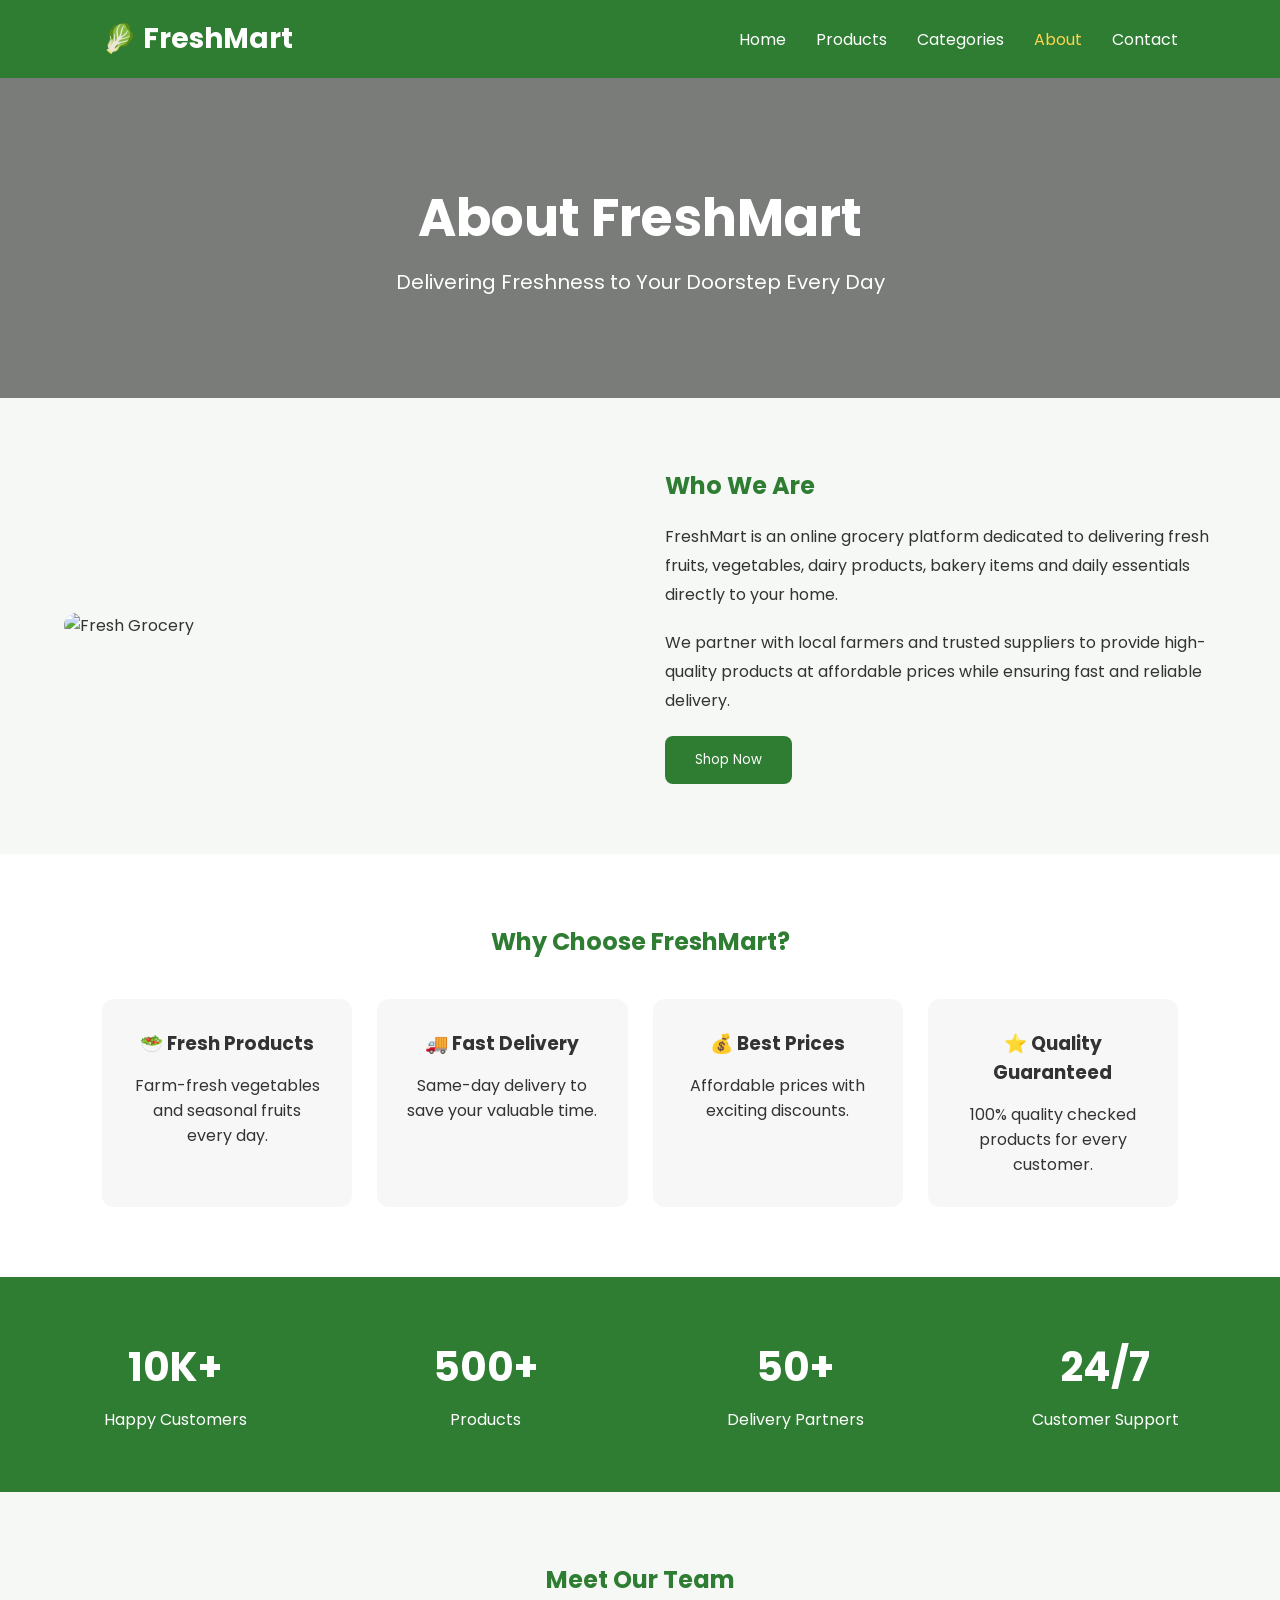
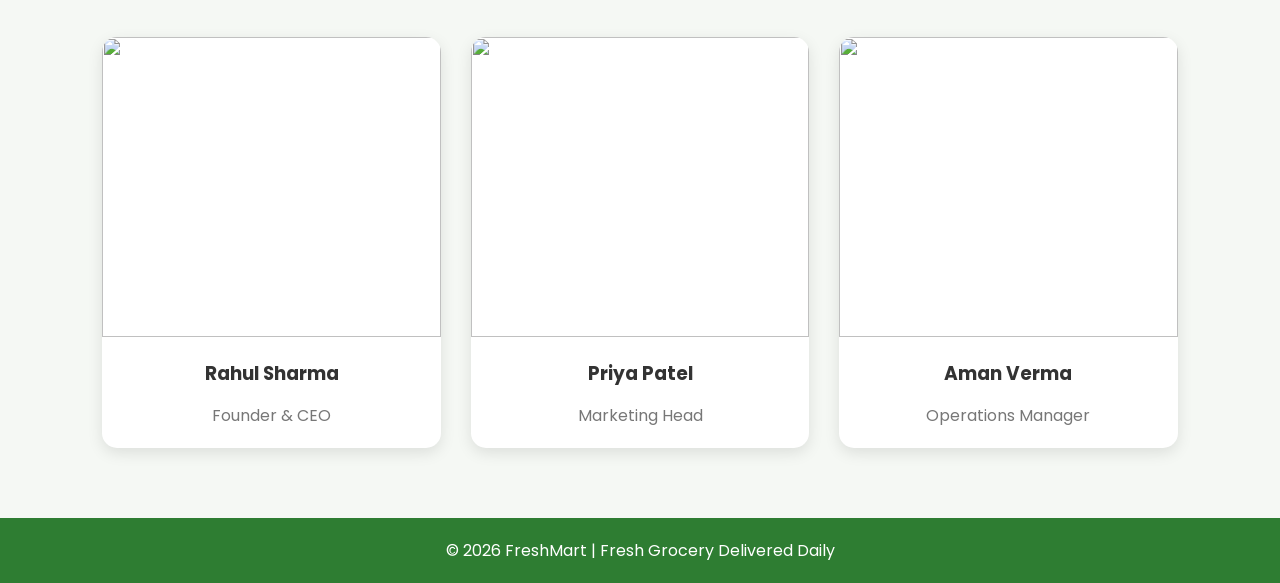
==== about.html @ 9ba30027 "Create about.html" ====
<!DOCTYPE html>
<html lang="en">
<head>
  <style>@import url('https://fonts.googleapis.com/css2?family=Poppins:wght@300;400;500;600;700&display=swap');

*{
    margin:0;
    padding:0;
    box-sizing:border-box;
    font-family:'Poppins',sans-serif;
}

body{
    background:#f5f8f4;
    color:#333;
}

/* Header */

header{
    background:#2e7d32;
    padding:18px 8%;
    position:sticky;
    top:0;
    z-index:100;
}

nav{
    display:flex;
    justify-content:space-between;
    align-items:center;
}

.logo{
    color:#fff;
    font-size:28px;
    font-weight:700;
}

nav ul{
    display:flex;
    list-style:none;
}

nav ul li{
    margin-left:30px;
}

nav ul li a{
    color:white;
    text-decoration:none;
    transition:.3s;
}

nav ul li a:hover,
nav ul li a.active{
    color:#ffd54f;
}

/* Hero */

.hero{
    background:linear-gradient(rgba(0,0,0,.5),rgba(0,0,0,.5)),
    url(images/about-banner.jpg);
    background-size:cover;
    background-position:center;
    height:320px;

    display:flex;
    justify-content:center;
    align-items:center;
    flex-direction:column;

    color:white;
    text-align:center;
}

.hero h1{
    font-size:52px;
}

.hero p{
    font-size:20px;
    margin-top:10px;
}

/* About */

.about{
    width:90%;
    margin:70px auto;

    display:flex;
    gap:50px;
    align-items:center;
}

.about-image{
    flex:1;
}

.about-image img{
    width:100%;
    border-radius:15px;
}

.about-content{
    flex:1;
}

.about-content h2{
    color:#2e7d32;
    margin-bottom:20px;
}

.about-content p{
    line-height:1.8;
    margin-bottom:20px;
}

.about-content button{
    background:#2e7d32;
    color:white;
    border:none;
    padding:14px 30px;
    border-radius:8px;
    cursor:pointer;
}

.about-content button:hover{
    background:#1b5e20;
}

/* Features */

.features{
    background:#fff;
    padding:70px 8%;
    text-align:center;
}

.features h2{
    color:#2e7d32;
    margin-bottom:40px;
}

.feature-box{
    display:grid;
    grid-template-columns:repeat(auto-fit,minmax(220px,1fr));
    gap:25px;
}

.card{
    background:#f7f7f7;
    padding:30px;
    border-radius:12px;
    transition:.3s;
}

.card:hover{
    transform:translateY(-8px);
}

.card h3{
    margin-bottom:15px;
}

/* Stats */

.stats{
    background:#2e7d32;
    color:white;
    display:grid;
    grid-template-columns:repeat(auto-fit,minmax(180px,1fr));
    text-align:center;
    padding:60px 20px;
}

.stat h2{
    font-size:40px;
}

.stat p{
    margin-top:10px;
}

/* Team */

.team{
    padding:70px 8%;
    text-align:center;
}

.team h2{
    color:#2e7d32;
    margin-bottom:40px;
}

.team-container{
    display:grid;
    grid-template-columns:repeat(auto-fit,minmax(250px,1fr));
    gap:30px;
}

.team-card{
    background:white;
    border-radius:15px;
    overflow:hidden;
    box-shadow:0 5px 15px rgba(0,0,0,.1);
}

.team-card img{
    width:100%;
    height:300px;
    object-fit:cover;
}

.team-card h3{
    margin-top:15px;
}

.team-card p{
    margin:15px 0 20px;
    color:#777;
}

/* Footer */

footer{
    background:#2e7d32;
    color:white;
    text-align:center;
    padding:20px;
}

/* Responsive */

@media(max-width:768px){

nav{
    flex-direction:column;
}

nav ul{
    margin-top:15px;
    flex-wrap:wrap;
    justify-content:center;
}

nav ul li{
    margin:10px;
}

.about{
    flex-direction:column;
}

.hero h1{
    font-size:36px;
}

.hero p{
    font-size:18px;
}

}</style>
    <meta charset="UTF-8">
    <meta name="viewport" content="width=device-width, initial-scale=1.0">
    <title>FreshMart | About Us</title>
    <link rel="stylesheet" href="about.css">
</head>
<body>

<header>
    <nav>
        <div class="logo">🥬 FreshMart</div>

        <ul>
            <li><a href="index.html">Home</a></li>
            <li><a href="products.html">Products</a></li>
            <li><a href="categories.html">Categories</a></li>
            <li><a href="about.html" class="active">About</a></li>
            <li><a href="contact.html">Contact</a></li>
        </ul>
    </nav>
</header>

<!-- Hero Banner -->

<section class="hero">
    <h1>About FreshMart</h1>
    <p>Delivering Freshness to Your Doorstep Every Day</p>
</section>

<!-- About -->

<section class="about">

    <div class="about-image">
        <img src="images/about.jpg" alt="Fresh Grocery">
    </div>

    <div class="about-content">
        <h2>Who We Are</h2>

        <p>
            FreshMart is an online grocery platform dedicated to delivering
            fresh fruits, vegetables, dairy products, bakery items and
            daily essentials directly to your home.
        </p>

        <p>
            We partner with local farmers and trusted suppliers to provide
            high-quality products at affordable prices while ensuring
            fast and reliable delivery.
        </p>

        <button>Shop Now</button>

    </div>

</section>

<!-- Why Choose Us -->

<section class="features">

    <h2>Why Choose FreshMart?</h2>

    <div class="feature-box">

        <div class="card">
            <h3>🥗 Fresh Products</h3>
            <p>Farm-fresh vegetables and seasonal fruits every day.</p>
        </div>

        <div class="card">
            <h3>🚚 Fast Delivery</h3>
            <p>Same-day delivery to save your valuable time.</p>
        </div>

        <div class="card">
            <h3>💰 Best Prices</h3>
            <p>Affordable prices with exciting discounts.</p>
        </div>

        <div class="card">
            <h3>⭐ Quality Guaranteed</h3>
            <p>100% quality checked products for every customer.</p>
        </div>

    </div>

</section>

<!-- Statistics -->

<section class="stats">

    <div class="stat">
        <h2>10K+</h2>
        <p>Happy Customers</p>
    </div>

    <div class="stat">
        <h2>500+</h2>
        <p>Products</p>
    </div>

    <div class="stat">
        <h2>50+</h2>
        <p>Delivery Partners</p>
    </div>

    <div class="stat">
        <h2>24/7</h2>
        <p>Customer Support</p>
    </div>

</section>

<!-- Team -->

<section class="team">

    <h2>Meet Our Team</h2>

    <div class="team-container">

        <div class="team-card">
            <img src="images/team1.jpg" alt="">
            <h3>Rahul Sharma</h3>
            <p>Founder & CEO</p>
        </div>

        <div class="team-card">
            <img src="images/team2.jpg" alt="">
            <h3>Priya Patel</h3>
            <p>Marketing Head</p>
        </div>

        <div class="team-card">
            <img src="images/team3.jpg" alt="">
            <h3>Aman Verma</h3>
            <p>Operations Manager</p>
        </div>

    </div>

</section>

<footer>
    <p>© 2026 FreshMart | Fresh Grocery Delivered Daily</p>
</footer>

</body>
</html>
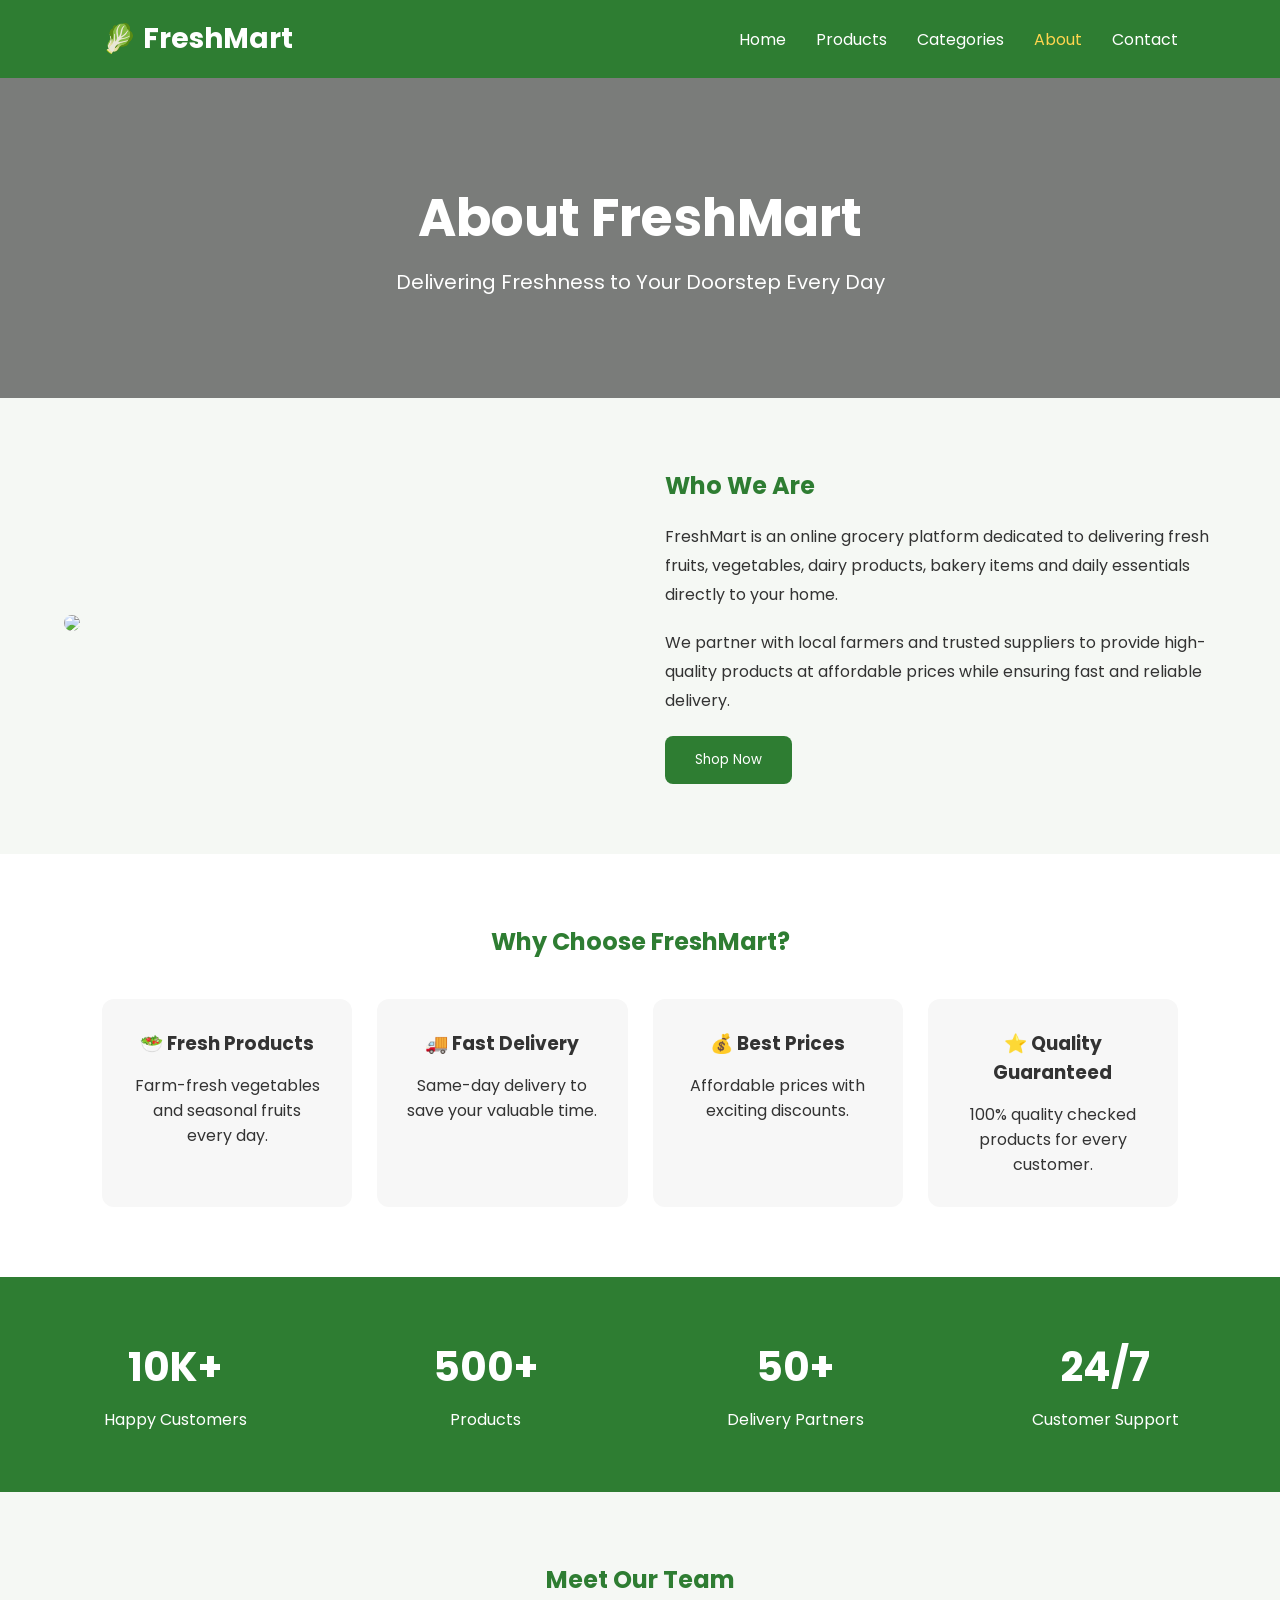
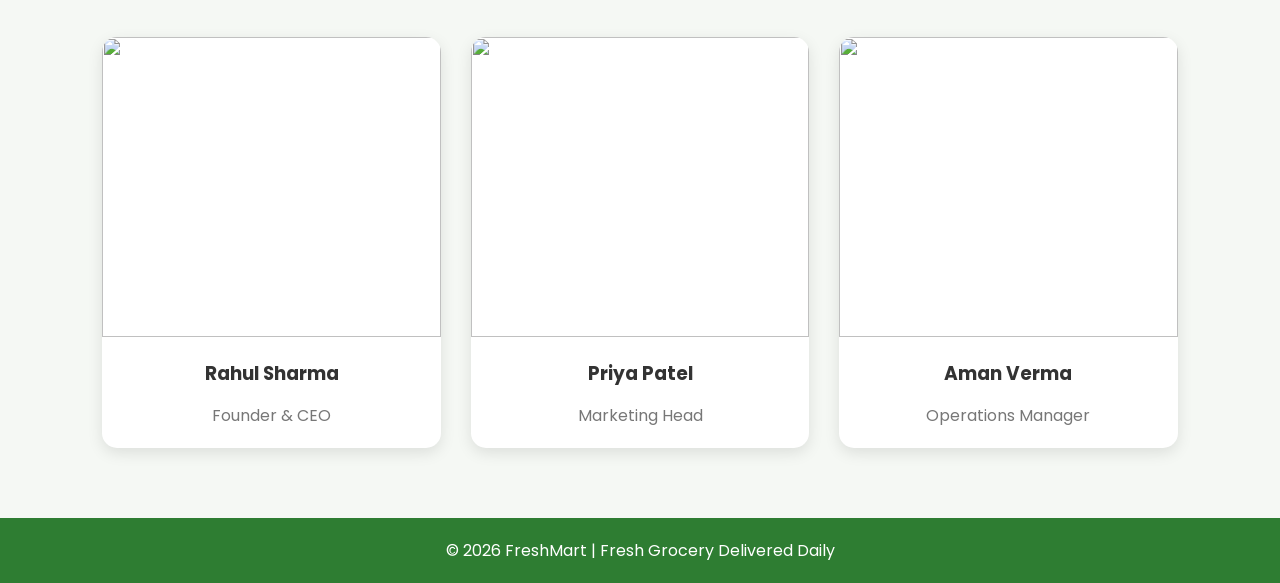
==== commit 82b8fd9d: "Update about.html" ====
--- a/about.html
+++ b/about.html
@@ -61,7 +61,7 @@
 
 .hero{
     background:linear-gradient(rgba(0,0,0,.5),rgba(0,0,0,.5)),
-    url(images/about-banner.jpg);
+    url(https://www.shutterstock.com/image-photo/groceries-shopping-flat-lay-fruits-260nw-2125529039.jpg);
     background-size:cover;
     background-position:center;
     height:320px;
@@ -297,7 +297,7 @@
 <section class="about">
 
     <div class="about-image">
-        <img src="images/about.jpg" alt="Fresh Grocery">
+        <img src="https://media.istockphoto.com/id/1128687123/photo/shopping-bag-full-of-fresh-vegetables-and-fruits.jpg?s=612x612&w=0&k=20&c=jXInOVcduhEnfuUVffbUacldkF5CwAeThD3MDUXCItM=">
     </div>
 
     <div class="about-content">
@@ -388,19 +388,19 @@
     <div class="team-container">
 
         <div class="team-card">
-            <img src="images/team1.jpg" alt="">
+            <img src="https://static.vecteezy.com/system/resources/thumbnails/033/129/417/small/a-business-man-stands-against-white-background-with-his-arms-crossed-ai-generative-photo.jpg" alt="">
             <h3>Rahul Sharma</h3>
             <p>Founder & CEO</p>
         </div>
 
         <div class="team-card">
-            <img src="images/team2.jpg" alt="">
+            <img src="https://img.magnific.com/premium-photo/indian-business-woman-photography-portrait-crossed_53876-1135503.jpg?semt=ais_hybrid&w=740&q=80" alt="">
             <h3>Priya Patel</h3>
             <p>Marketing Head</p>
         </div>
 
         <div class="team-card">
-            <img src="images/team3.jpg" alt="">
+            <img src="https://img.magnific.com/free-photo/young-attractive-man-classic-suit-straightens-his-tie_171337-9532.jpg?semt=ais_hybrid&w=740&q=80" alt="">
             <h3>Aman Verma</h3>
             <p>Operations Manager</p>
         </div>
